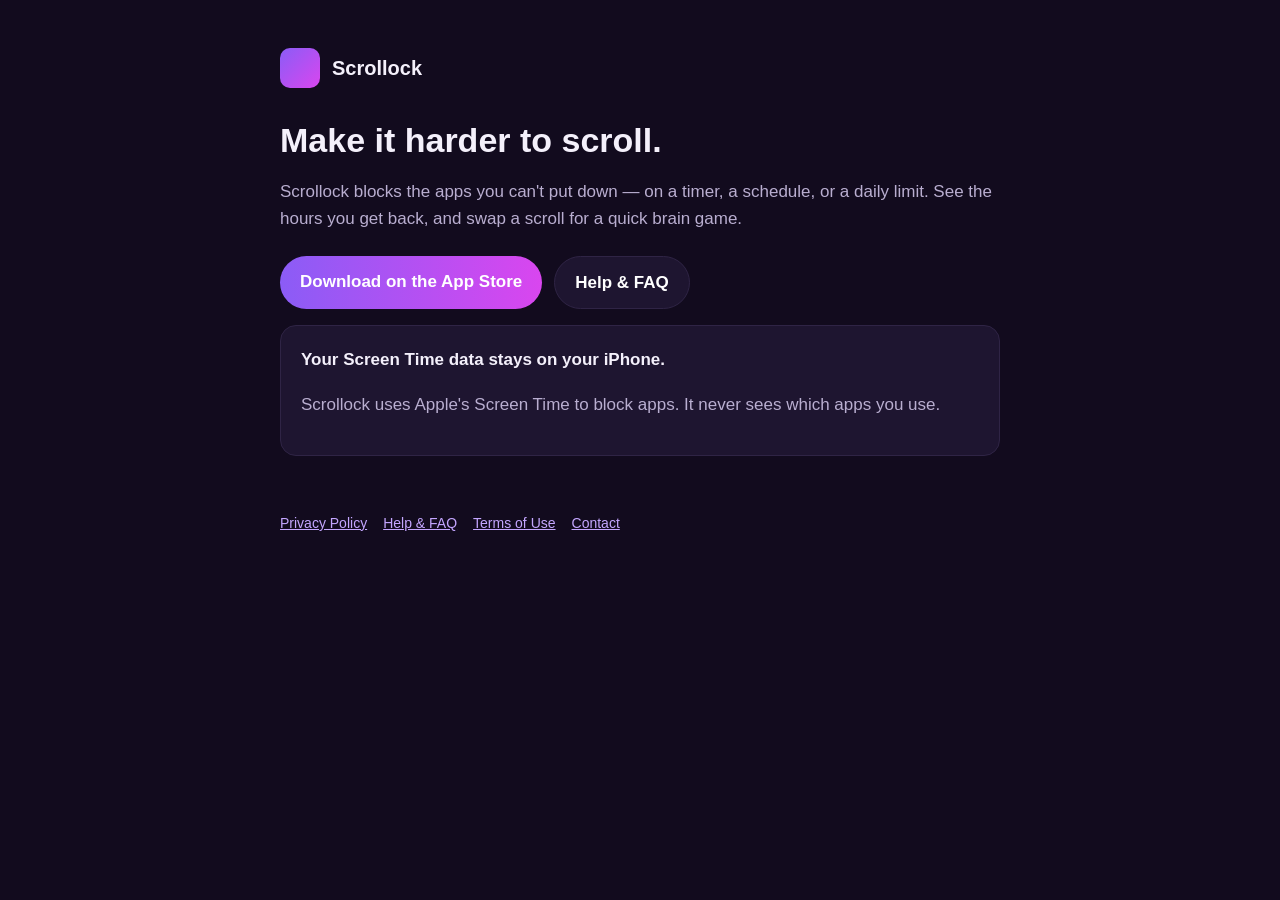
==== scrollock/index.html @ b6da2d18 "Scrollock site: home, privacy policy, help & FAQ, app-ads.txt Co-Authored-By: Claude Opus 5.5 <norep" ====
<!doctype html>
<html lang="en">
<head>
  <meta charset="utf-8">
  <meta name="viewport" content="width=device-width, initial-scale=1">
  <title>Scrollock — App Blocker</title>
  <meta name="description" content="Scrollock blocks the apps you can't put down — on a timer, a schedule, or a daily limit.">
  <link rel="stylesheet" href="../style.css">
</head>
<body>
<main>
  <header class="site"><div class="logo"></div><a href="./">Scrollock</a></header>

  <h1>Make it harder to scroll.</h1>
  <p>Scrollock blocks the apps you can't put down — on a timer, a schedule, or a daily limit. See the hours you get back, and swap a scroll for a quick brain game.</p>

  <div class="links">
    <a class="button" href="https://apps.apple.com/app/id6828050820">Download on the App Store</a>
    <a class="button secondary" href="help/">Help &amp; FAQ</a>
  </div>

  <div class="card">
    <strong>Your Screen Time data stays on your iPhone.</strong>
    <p>Scrollock uses Apple's Screen Time to block apps. It never sees which apps you use.</p>
  </div>

  <footer>
    <a href="privacy/">Privacy Policy</a><a href="help/">Help &amp; FAQ</a><a href="https://www.apple.com/legal/internet-services/itunes/dev/stdeula/">Terms of Use</a><a href="mailto:nhanhoo23ios@gmail.com">Contact</a>
  </footer>
</main>
</body>
</html>
---- style.css ----
:root {
  --bg: #120b1e;
  --surface: #1e1530;
  --border: #2f2445;
  --text: #f4f0fb;
  --text-secondary: #b9aed0;
  --accent: #8b5cf6;
  --accent-end: #d946ef;
}

* { box-sizing: border-box; }

body {
  margin: 0;
  background: var(--bg);
  color: var(--text);
  font: 17px/1.6 -apple-system, BlinkMacSystemFont, "SF Pro Text", "Segoe UI", Roboto, sans-serif;
  -webkit-font-smoothing: antialiased;
}

main {
  max-width: 760px;
  margin: 0 auto;
  padding: 48px 20px 64px;
}

header.site {
  display: flex;
  align-items: center;
  gap: 12px;
  margin-bottom: 32px;
}

header.site a { color: var(--text); text-decoration: none; font-weight: 700; font-size: 20px; }

.logo {
  width: 40px;
  height: 40px;
  border-radius: 10px;
  background: linear-gradient(135deg, var(--accent), var(--accent-end));
}

h1 { font-size: 34px; line-height: 1.2; margin: 0 0 8px; }
h2 { font-size: 22px; margin: 40px 0 8px; }
h3 { font-size: 18px; margin: 24px 0 4px; }
p, li { color: var(--text-secondary); }
strong { color: var(--text); }
a { color: #c4a6ff; }

.meta { color: var(--text-secondary); font-size: 15px; margin-bottom: 32px; }

.card {
  background: var(--surface);
  border: 1px solid var(--border);
  border-radius: 16px;
  padding: 20px;
  margin: 16px 0;
}

.links { display: flex; flex-wrap: wrap; gap: 12px; margin-top: 24px; }

.button {
  display: inline-block;
  padding: 12px 20px;
  border-radius: 999px;
  background: linear-gradient(90deg, var(--accent), var(--accent-end));
  color: #fff;
  text-decoration: none;
  font-weight: 600;
}

.button.secondary { background: var(--surface); border: 1px solid var(--border); }

table { width: 100%; border-collapse: collapse; margin: 12px 0; font-size: 15px; }
th, td { text-align: left; padding: 10px 8px; border-bottom: 1px solid var(--border); vertical-align: top; }
th { color: var(--text); }
td { color: var(--text-secondary); }

footer { margin-top: 56px; font-size: 14px; color: var(--text-secondary); }
footer a { margin-right: 16px; }
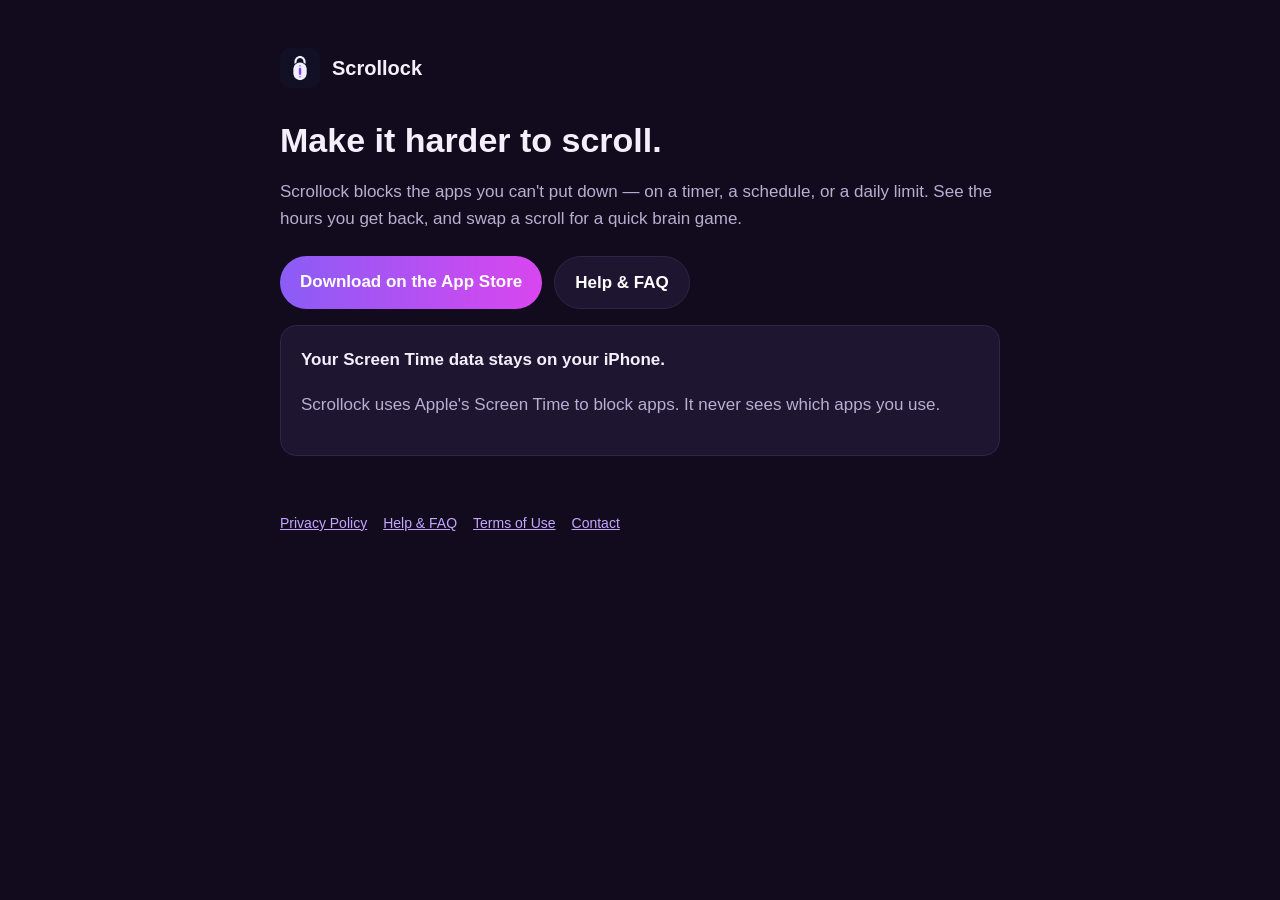
==== commit c52ac153: "Scrollock site: real app icon for logo, favicon and touch icon Co-Authored-By: Claude Opus 5.5 <nore" ====
--- a/scrollock/index.html
+++ b/scrollock/index.html
@@ -5,6 +5,8 @@
   <meta name="viewport" content="width=device-width, initial-scale=1">
   <title>Scrollock — App Blocker</title>
   <meta name="description" content="Scrollock blocks the apps you can't put down — on a timer, a schedule, or a daily limit.">
+  <link rel="icon" type="image/png" href="favicon.png">
+  <link rel="apple-touch-icon" href="apple-touch-icon.png">
   <link rel="stylesheet" href="../style.css">
 </head>
 <body>
--- a/style.css
+++ b/style.css
@@ -37,7 +37,7 @@
   width: 40px;
   height: 40px;
   border-radius: 10px;
-  background: linear-gradient(135deg, var(--accent), var(--accent-end));
+  background: url("scrollock/icon.png") center / cover no-repeat;
 }
 
 h1 { font-size: 34px; line-height: 1.2; margin: 0 0 8px; }
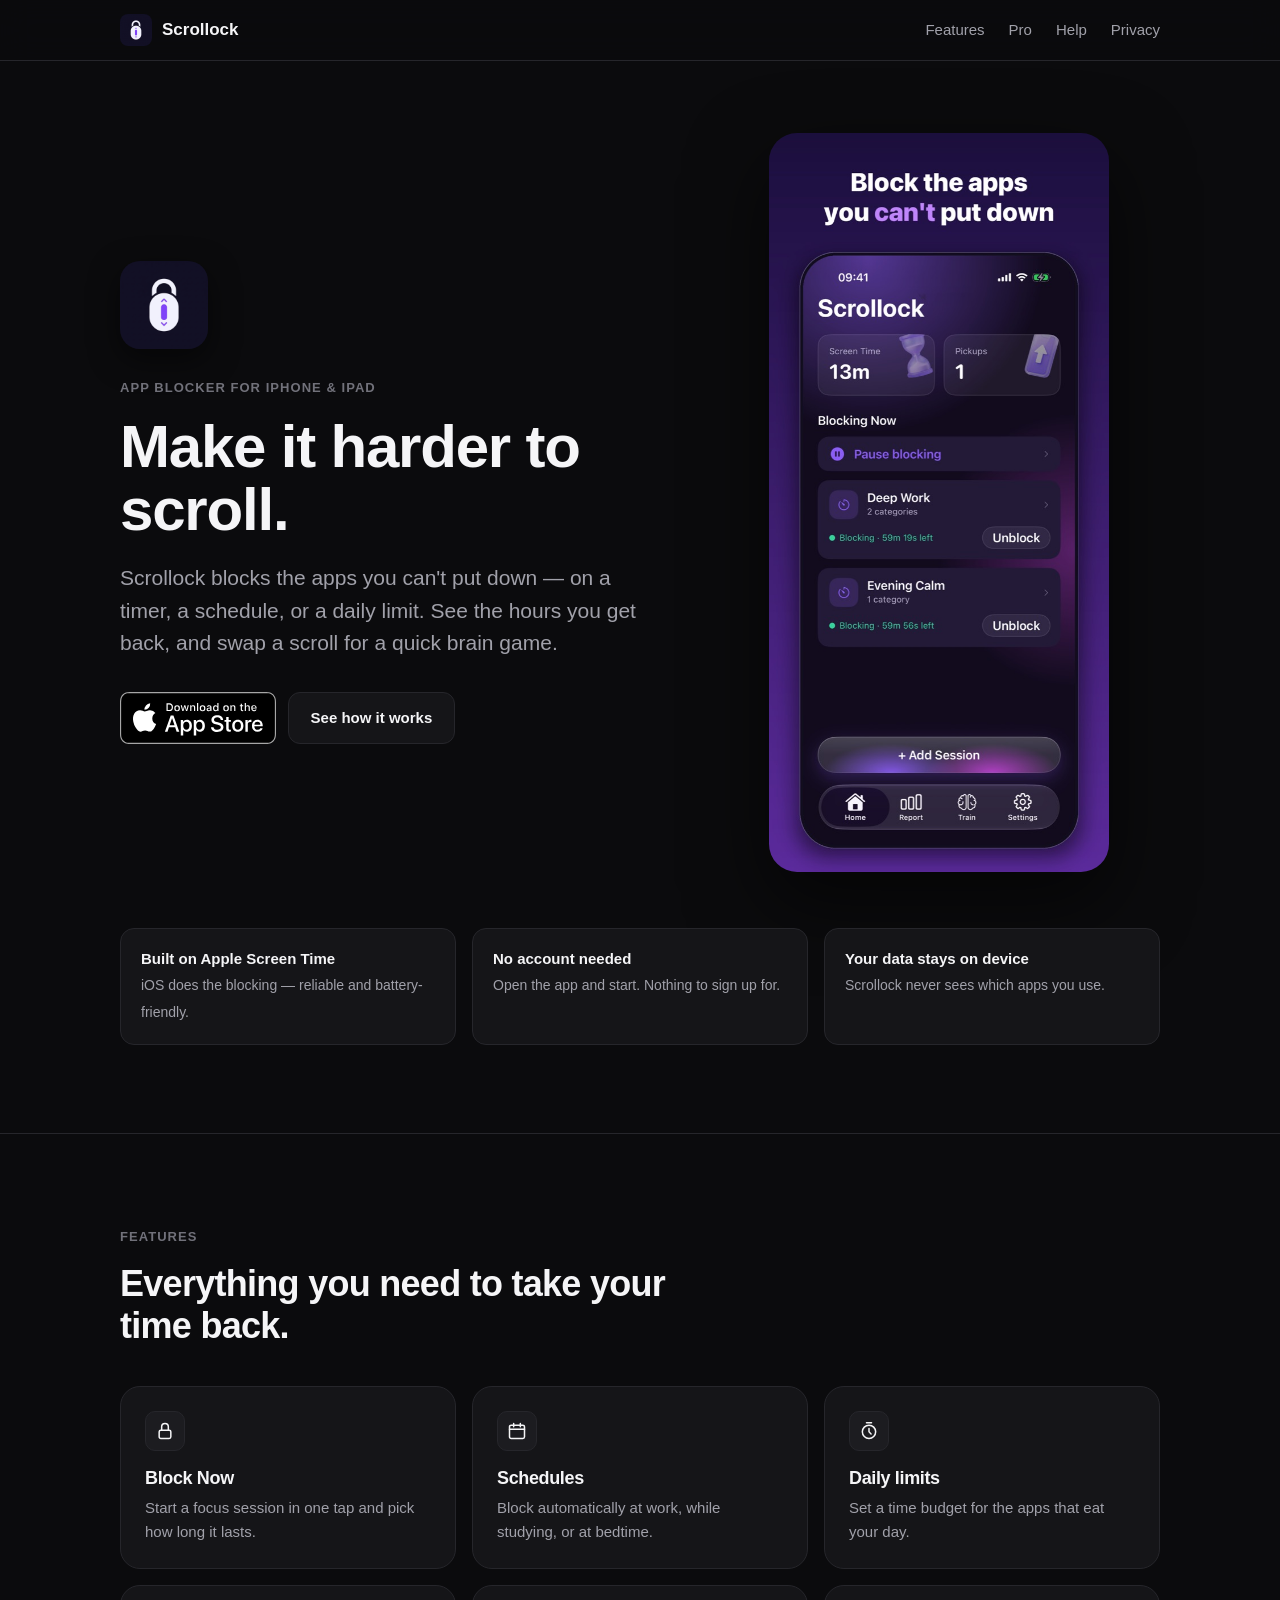
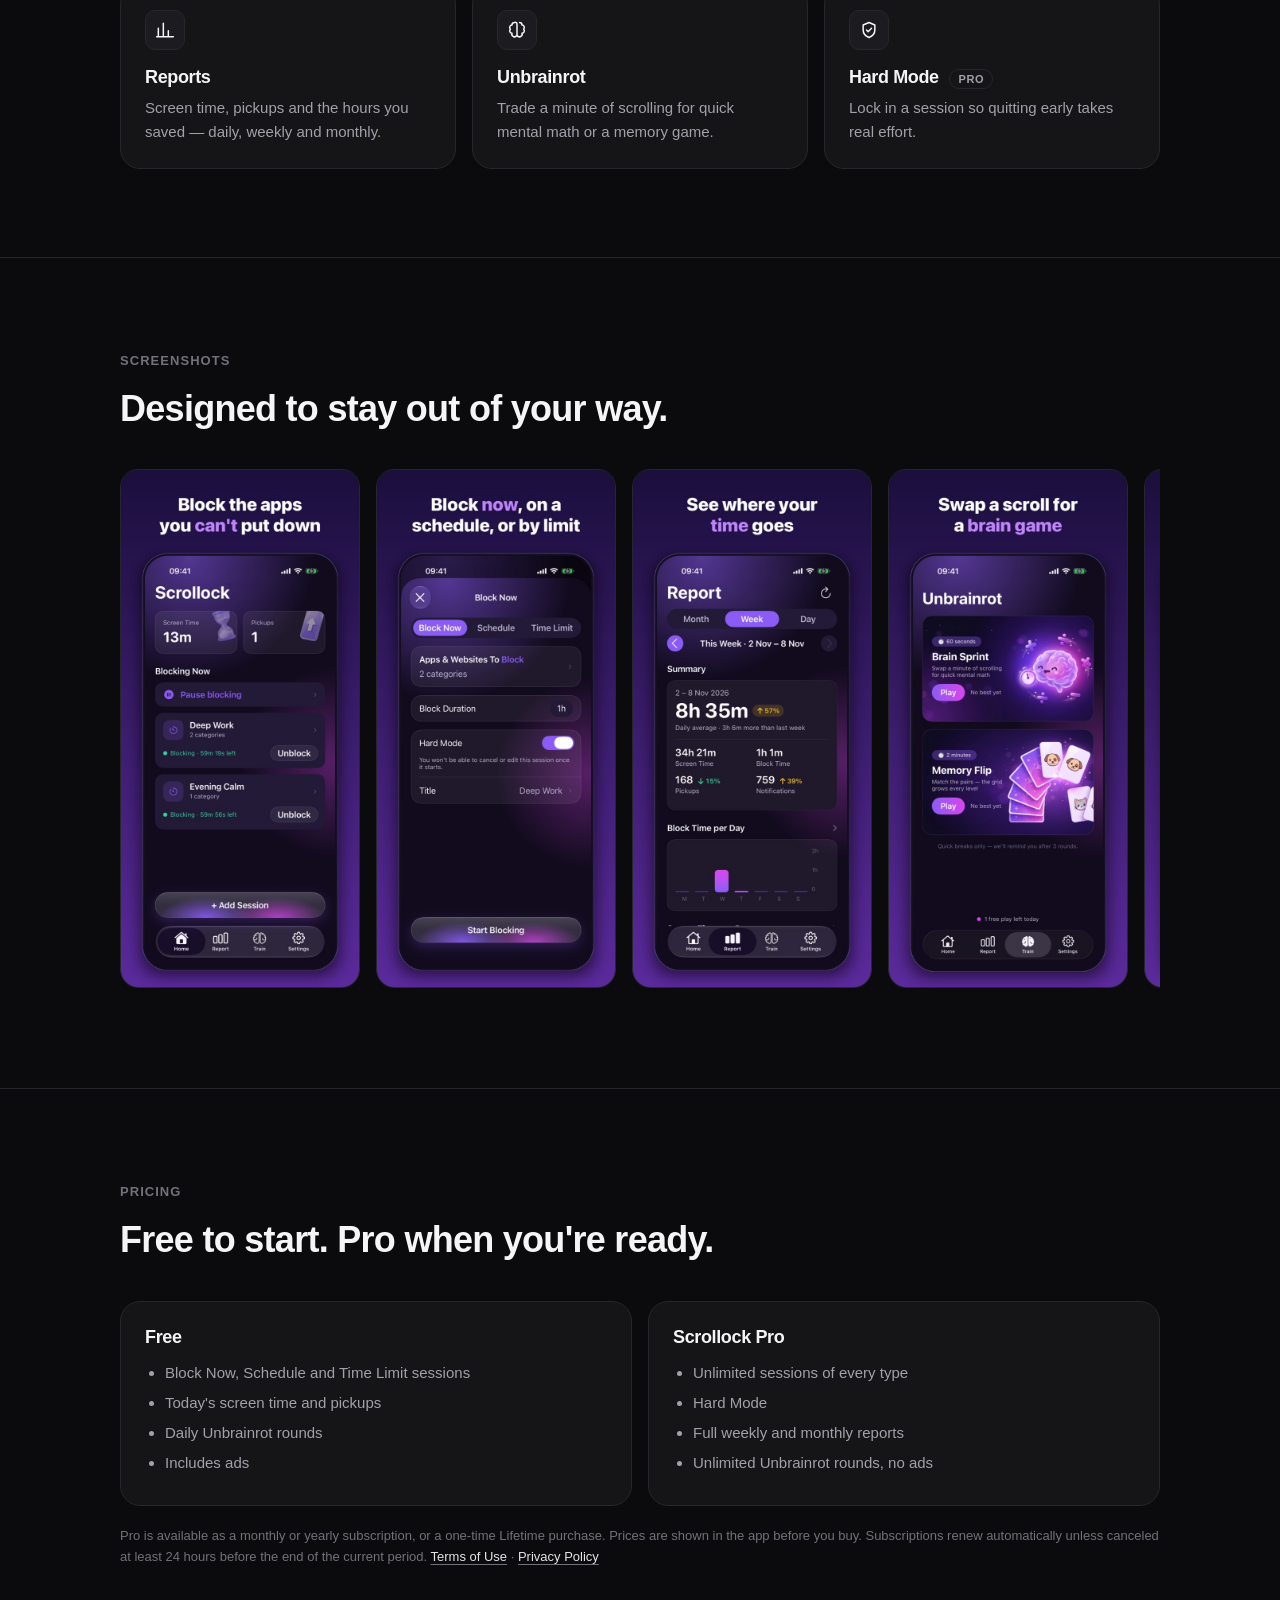
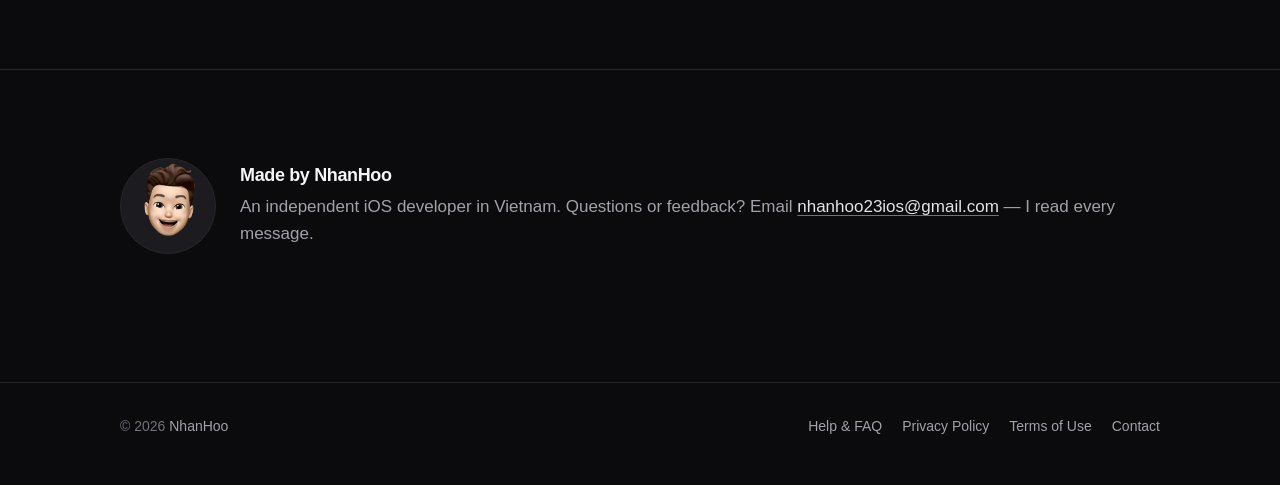
==== commit db547454: "Site redesign: neutral dark theme, developer profile with avatar, Scrollock landing page with screen" ====
--- a/scrollock/index.html
+++ b/scrollock/index.html
@@ -3,32 +3,159 @@
 <head>
   <meta charset="utf-8">
   <meta name="viewport" content="width=device-width, initial-scale=1">
-  <title>Scrollock — App Blocker</title>
-  <meta name="description" content="Scrollock blocks the apps you can't put down — on a timer, a schedule, or a daily limit.">
+  <title>Scrollock — Block Apps, Stop Doomscrolling</title>
+  <meta name="description" content="Scrollock blocks the apps you can't put down — on a timer, a schedule, or a daily limit. See the hours you get back, and swap a scroll for a quick brain game.">
+  <meta property="og:title" content="Scrollock — Make it harder to scroll">
+  <meta property="og:description" content="Block distracting apps with Apple's Screen Time. Built for focus, private by design.">
+  <meta property="og:image" content="https://nhanhoo23.github.io/scrollock/icon.png">
+  <meta name="apple-itunes-app" content="app-id=6828050820">
   <link rel="icon" type="image/png" href="favicon.png">
   <link rel="apple-touch-icon" href="apple-touch-icon.png">
   <link rel="stylesheet" href="../style.css">
 </head>
 <body>
+<header class="nav">
+  <div class="container">
+    <a class="brand" href="./"><img src="icon.png" alt="">Scrollock</a>
+    <nav class="nav-links">
+      <a class="hide-sm" href="#features">Features</a>
+      <a class="hide-sm" href="#pro">Pro</a>
+      <a href="help/">Help</a>
+      <a href="privacy/">Privacy</a>
+    </nav>
+  </div>
+</header>
+
 <main>
-  <header class="site"><div class="logo"></div><a href="./">Scrollock</a></header>
+  <section class="hero">
+    <div class="container">
+      <div class="hero-grid">
+        <div>
+          <img class="app-icon" src="icon.png" alt="Scrollock app icon">
+          <span class="eyebrow">App blocker for iPhone &amp; iPad</span>
+          <h1>Make it harder to scroll.</h1>
+          <p class="lead">Scrollock blocks the apps you can't put down — on a timer, a schedule, or a daily limit. See the hours you get back, and swap a scroll for a quick brain game.</p>
+          <div class="actions">
+            <a class="badge" href="https://apps.apple.com/app/id6828050820"><img src="../assets/app-store-badge.svg" alt="Download on the App Store"></a>
+            <a class="button" href="#features">See how it works</a>
+          </div>
+        </div>
+        <img class="hero-shot" src="screens/01.jpg" alt="Scrollock Home screen with an active blocking session">
+      </div>
+      <div class="trust">
+        <div><strong>Built on Apple Screen Time</strong><span>iOS does the blocking — reliable and battery-friendly.</span></div>
+        <div><strong>No account needed</strong><span>Open the app and start. Nothing to sign up for.</span></div>
+        <div><strong>Your data stays on device</strong><span>Scrollock never sees which apps you use.</span></div>
+      </div>
+    </div>
+  </section>
 
-  <h1>Make it harder to scroll.</h1>
-  <p>Scrollock blocks the apps you can't put down — on a timer, a schedule, or a daily limit. See the hours you get back, and swap a scroll for a quick brain game.</p>
+  <section id="features">
+    <div class="container">
+      <div class="section-head">
+        <span class="eyebrow">Features</span>
+        <h2>Everything you need to take your time back.</h2>
+      </div>
+      <div class="grid">
+        <div class="card">
+          <div class="icon"><svg viewBox="0 0 24 24"><rect x="5" y="11" width="14" height="10" rx="2"/><path d="M8 11V7a4 4 0 0 1 8 0v4"/></svg></div>
+          <h3>Block Now</h3>
+          <p>Start a focus session in one tap and pick how long it lasts.</p>
+        </div>
+        <div class="card">
+          <div class="icon"><svg viewBox="0 0 24 24"><rect x="3" y="5" width="18" height="16" rx="2"/><path d="M3 10h18M8 3v4M16 3v4"/></svg></div>
+          <h3>Schedules</h3>
+          <p>Block automatically at work, while studying, or at bedtime.</p>
+        </div>
+        <div class="card">
+          <div class="icon"><svg viewBox="0 0 24 24"><circle cx="12" cy="13" r="8"/><path d="M12 9v4l2.5 2.5M9 2h6"/></svg></div>
+          <h3>Daily limits</h3>
+          <p>Set a time budget for the apps that eat your day.</p>
+        </div>
+        <div class="card">
+          <div class="icon"><svg viewBox="0 0 24 24"><path d="M4 20V10M10 20V4M16 20v-7M22 20H2"/></svg></div>
+          <h3>Reports</h3>
+          <p>Screen time, pickups and the hours you saved — daily, weekly and monthly.</p>
+        </div>
+        <div class="card">
+          <div class="icon"><svg viewBox="0 0 24 24"><path d="M9 3a3 3 0 0 0-3 3 3 3 0 0 0-2 5 3 3 0 0 0 2 5 3 3 0 0 0 6 2V5a2 2 0 0 0-3-2zM15 3a3 3 0 0 1 3 3 3 3 0 0 1 2 5 3 3 0 0 1-2 5 3 3 0 0 1-6 2"/></svg></div>
+          <h3>Unbrainrot</h3>
+          <p>Trade a minute of scrolling for quick mental math or a memory game.</p>
+        </div>
+        <div class="card">
+          <div class="icon"><svg viewBox="0 0 24 24"><path d="M12 3l7 3v6c0 4.5-3 7.5-7 9-4-1.5-7-4.5-7-9V6z"/><path d="M9 12l2 2 4-4"/></svg></div>
+          <h3>Hard Mode <span class="tag">Pro</span></h3>
+          <p>Lock in a session so quitting early takes real effort.</p>
+        </div>
+      </div>
+    </div>
+  </section>
 
-  <div class="links">
-    <a class="button" href="https://apps.apple.com/app/id6828050820">Download on the App Store</a>
-    <a class="button secondary" href="help/">Help &amp; FAQ</a>
+  <section id="screens">
+    <div class="container">
+      <div class="section-head">
+        <span class="eyebrow">Screenshots</span>
+        <h2>Designed to stay out of your way.</h2>
+      </div>
+      <div class="gallery">
+        <img src="screens/01.jpg" alt="Home screen with sessions" loading="lazy">
+        <img src="screens/02.jpg" alt="Creating a Block Now session" loading="lazy">
+        <img src="screens/03.jpg" alt="Weekly report" loading="lazy">
+        <img src="screens/04.jpg" alt="Unbrainrot brain games" loading="lazy">
+        <img src="screens/05.jpg" alt="Brain Sprint mental math" loading="lazy">
+        <img src="screens/06.jpg" alt="Custom block screen editor" loading="lazy">
+      </div>
+    </div>
+  </section>
+
+  <section id="pro">
+    <div class="container">
+      <div class="section-head">
+        <span class="eyebrow">Pricing</span>
+        <h2>Free to start. Pro when you're ready.</h2>
+      </div>
+      <div class="pro">
+        <div class="card">
+          <h3>Free</h3>
+          <ul>
+            <li>Block Now, Schedule and Time Limit sessions</li>
+            <li>Today's screen time and pickups</li>
+            <li>Daily Unbrainrot rounds</li>
+            <li>Includes ads</li>
+          </ul>
+        </div>
+        <div class="card">
+          <h3>Scrollock Pro</h3>
+          <ul>
+            <li>Unlimited sessions of every type</li>
+            <li>Hard Mode</li>
+            <li>Full weekly and monthly reports</li>
+            <li>Unlimited Unbrainrot rounds, no ads</li>
+          </ul>
+        </div>
+      </div>
+      <p class="fine">Pro is available as a monthly or yearly subscription, or a one-time Lifetime purchase. Prices are shown in the app before you buy. Subscriptions renew automatically unless canceled at least 24 hours before the end of the current period. <a href="https://www.apple.com/legal/internet-services/itunes/dev/stdeula/">Terms of Use</a> · <a href="privacy/">Privacy Policy</a></p>
+    </div>
+  </section>
+
+  <section>
+    <div class="container">
+      <div class="dev">
+        <img class="avatar" src="../assets/avatar.png" alt="NhanHoo">
+        <div>
+          <h3>Made by NhanHoo</h3>
+          <p>An independent iOS developer in Vietnam. Questions or feedback? Email <a href="mailto:nhanhoo23ios@gmail.com">nhanhoo23ios@gmail.com</a> — I read every message.</p>
+        </div>
+      </div>
+    </div>
+  </section>
+</main>
+
+<footer class="footer">
+  <div class="container">
+    <span>© 2026 <a href="../">NhanHoo</a></span>
+    <nav><a href="help/">Help &amp; FAQ</a><a href="privacy/">Privacy Policy</a><a href="https://www.apple.com/legal/internet-services/itunes/dev/stdeula/">Terms of Use</a><a href="mailto:nhanhoo23ios@gmail.com">Contact</a></nav>
   </div>
-
-  <div class="card">
-    <strong>Your Screen Time data stays on your iPhone.</strong>
-    <p>Scrollock uses Apple's Screen Time to block apps. It never sees which apps you use.</p>
-  </div>
-
-  <footer>
-    <a href="privacy/">Privacy Policy</a><a href="help/">Help &amp; FAQ</a><a href="https://www.apple.com/legal/internet-services/itunes/dev/stdeula/">Terms of Use</a><a href="mailto:nhanhoo23ios@gmail.com">Contact</a>
-  </footer>
-</main>
+</footer>
 </body>
 </html>
--- a/style.css
+++ b/style.css
@@ -1,80 +1,168 @@
 :root {
-  --bg: #120b1e;
-  --surface: #1e1530;
-  --border: #2f2445;
-  --text: #f4f0fb;
-  --text-secondary: #b9aed0;
-  --accent: #8b5cf6;
-  --accent-end: #d946ef;
+  --bg: #0b0b0d;
+  --surface: #151518;
+  --surface-raised: #1c1c20;
+  --border: #26262b;
+  --text: #f5f5f7;
+  --text-secondary: #a1a1aa;
+  --text-tertiary: #71717a;
+  --link: #e4e4e7;
+  --radius: 20px;
+  --max: 1080px;
+  --prose: 720px;
 }
 
 * { box-sizing: border-box; }
+
+html { scroll-behavior: smooth; }
 
 body {
   margin: 0;
   background: var(--bg);
   color: var(--text);
-  font: 17px/1.6 -apple-system, BlinkMacSystemFont, "SF Pro Text", "Segoe UI", Roboto, sans-serif;
+  font: 17px/1.6 -apple-system, BlinkMacSystemFont, "SF Pro Text", "Inter", "Segoe UI", Roboto, sans-serif;
   -webkit-font-smoothing: antialiased;
 }
 
-main {
-  max-width: 760px;
-  margin: 0 auto;
-  padding: 48px 20px 64px;
+img { max-width: 100%; display: block; }
+
+a { color: var(--link); text-underline-offset: 3px; text-decoration-color: var(--text-tertiary); }
+a:hover { text-decoration-color: var(--text); }
+
+.container { max-width: var(--max); margin: 0 auto; padding: 0 20px; }
+
+/* Nav */
+.nav {
+  position: sticky;
+  top: 0;
+  z-index: 10;
+  background: rgba(11, 11, 13, 0.78);
+  backdrop-filter: saturate(180%) blur(16px);
+  -webkit-backdrop-filter: saturate(180%) blur(16px);
+  border-bottom: 1px solid var(--border);
 }
 
-header.site {
-  display: flex;
+.nav .container { display: flex; align-items: center; justify-content: space-between; height: 60px; gap: 16px; }
+
+.brand { display: flex; align-items: center; gap: 10px; color: var(--text); text-decoration: none; font-weight: 600; font-size: 17px; }
+.brand img { width: 32px; height: 32px; border-radius: 8px; }
+.brand img.round { border-radius: 50%; background: var(--surface-raised); }
+
+.nav-links { display: flex; align-items: center; gap: 24px; }
+.nav-links a { color: var(--text-secondary); text-decoration: none; font-size: 15px; }
+.nav-links a:hover, .nav-links a[aria-current] { color: var(--text); }
+
+/* Type */
+h1, h2, h3 { color: var(--text); letter-spacing: -0.02em; }
+h1 { font-size: clamp(36px, 6vw, 60px); line-height: 1.05; margin: 0 0 20px; font-weight: 700; }
+h2 { font-size: clamp(26px, 3.6vw, 36px); line-height: 1.15; margin: 0 0 12px; font-weight: 700; }
+h3 { font-size: 18px; line-height: 1.3; margin: 0 0 6px; font-weight: 600; }
+p, li { color: var(--text-secondary); }
+strong { color: var(--text); font-weight: 600; }
+
+.eyebrow { display: inline-block; font-size: 13px; font-weight: 600; letter-spacing: 0.08em; text-transform: uppercase; color: var(--text-tertiary); margin-bottom: 16px; }
+.tag { display: inline-block; margin-left: 6px; padding: 2px 8px; border-radius: 999px; border: 1px solid var(--border); font-size: 11px; font-weight: 600; letter-spacing: 0.06em; text-transform: uppercase; color: var(--text-secondary); vertical-align: middle; }
+.lead { font-size: clamp(18px, 2.2vw, 21px); line-height: 1.55; max-width: 560px; }
+
+/* Buttons */
+.actions { display: flex; flex-wrap: wrap; align-items: center; gap: 12px; margin-top: 32px; }
+.badge img { height: 52px; width: auto; }
+
+.button {
+  display: inline-flex;
   align-items: center;
-  gap: 12px;
-  margin-bottom: 32px;
+  height: 52px;
+  padding: 0 22px;
+  border-radius: 12px;
+  border: 1px solid var(--border);
+  background: var(--surface);
+  color: var(--text);
+  text-decoration: none;
+  font-weight: 600;
+  font-size: 15px;
 }
+.button:hover { background: var(--surface-raised); }
 
-header.site a { color: var(--text); text-decoration: none; font-weight: 700; font-size: 20px; }
+/* Sections */
+section { padding: 88px 0; }
+section + section { border-top: 1px solid var(--border); }
+.section-head { max-width: 620px; margin-bottom: 40px; }
 
-.logo {
-  width: 40px;
-  height: 40px;
-  border-radius: 10px;
-  background: url("scrollock/icon.png") center / cover no-repeat;
-}
+.hero { padding: 72px 0 88px; }
+.hero-grid { display: grid; grid-template-columns: 1.1fr 0.9fr; gap: 56px; align-items: center; }
+.hero-shot { justify-self: center; width: min(340px, 100%); border-radius: 28px; box-shadow: 0 30px 80px rgba(0, 0, 0, 0.6); }
+.app-icon { width: 88px; height: 88px; border-radius: 20px; margin-bottom: 24px; box-shadow: 0 10px 30px rgba(0, 0, 0, 0.5); }
 
-h1 { font-size: 34px; line-height: 1.2; margin: 0 0 8px; }
-h2 { font-size: 22px; margin: 40px 0 8px; }
-h3 { font-size: 18px; margin: 24px 0 4px; }
-p, li { color: var(--text-secondary); }
-strong { color: var(--text); }
-a { color: #c4a6ff; }
+.trust { display: grid; grid-template-columns: repeat(3, 1fr); gap: 16px; margin-top: 56px; }
+.trust div { padding: 18px 20px; border: 1px solid var(--border); border-radius: 14px; background: var(--surface); }
+.trust strong { display: block; font-size: 15px; }
+.trust span { font-size: 14px; color: var(--text-secondary); }
 
-.meta { color: var(--text-secondary); font-size: 15px; margin-bottom: 32px; }
+.grid { display: grid; grid-template-columns: repeat(3, 1fr); gap: 16px; }
 
 .card {
   background: var(--surface);
   border: 1px solid var(--border);
-  border-radius: 16px;
-  padding: 20px;
-  margin: 16px 0;
+  border-radius: var(--radius);
+  padding: 24px;
 }
+.card p { margin: 0; font-size: 15px; }
+.card .icon { width: 40px; height: 40px; border-radius: 10px; background: var(--surface-raised); border: 1px solid var(--border); display: grid; place-items: center; margin-bottom: 16px; }
+.card .icon svg { width: 20px; height: 20px; stroke: var(--text); fill: none; stroke-width: 1.8; stroke-linecap: round; stroke-linejoin: round; }
 
-.links { display: flex; flex-wrap: wrap; gap: 12px; margin-top: 24px; }
+.gallery { display: flex; gap: 16px; overflow-x: auto; scroll-snap-type: x mandatory; padding-bottom: 12px; scrollbar-width: thin; }
+.gallery img { flex: 0 0 auto; width: 240px; border-radius: 18px; scroll-snap-align: start; border: 1px solid var(--border); }
 
-.button {
-  display: inline-block;
-  padding: 12px 20px;
-  border-radius: 999px;
-  background: linear-gradient(90deg, var(--accent), var(--accent-end));
-  color: #fff;
-  text-decoration: none;
-  font-weight: 600;
-}
+.pro { display: grid; grid-template-columns: 1fr 1fr; gap: 16px; }
+.pro ul { margin: 12px 0 0; padding-left: 20px; }
+.pro li { margin: 6px 0; font-size: 15px; }
+.fine { font-size: 13px; color: var(--text-tertiary); margin-top: 20px; }
 
-.button.secondary { background: var(--surface); border: 1px solid var(--border); }
+/* Developer */
+.dev { display: flex; align-items: center; gap: 24px; }
+.avatar { width: 96px; height: 96px; border-radius: 50%; background: var(--surface-raised); border: 1px solid var(--border); flex: 0 0 auto; }
+.avatar.large { width: 160px; height: 160px; }
+.dev p { margin: 4px 0 0; }
+
+.profile { text-align: center; padding: 96px 0 72px; }
+.profile .avatar { margin: 0 auto 28px; }
+.profile .lead { margin: 0 auto; }
+.profile .actions { justify-content: center; }
+
+.app-row { display: flex; align-items: center; gap: 20px; text-decoration: none; transition: background 0.2s; }
+.app-row:hover { background: var(--surface-raised); }
+.app-row img { width: 72px; height: 72px; border-radius: 16px; flex: 0 0 auto; }
+.app-row h3 { margin: 0; }
+.app-row p { margin: 2px 0 0; }
+.app-row .chev { margin-left: auto; color: var(--text-tertiary); font-size: 22px; }
+
+/* Prose pages */
+.prose { max-width: var(--prose); margin: 0 auto; padding: 64px 20px 32px; }
+.prose h1 { font-size: clamp(32px, 5vw, 44px); }
+.prose h2 { font-size: 22px; margin: 44px 0 8px; }
+.prose h3 { margin: 28px 0 4px; }
+.prose .card { margin: 24px 0; }
+.prose .card p, .prose .card li { font-size: 16px; }
+.meta { color: var(--text-tertiary); font-size: 15px; margin-bottom: 32px; }
 
 table { width: 100%; border-collapse: collapse; margin: 12px 0; font-size: 15px; }
 th, td { text-align: left; padding: 10px 8px; border-bottom: 1px solid var(--border); vertical-align: top; }
 th { color: var(--text); }
 td { color: var(--text-secondary); }
 
-footer { margin-top: 56px; font-size: 14px; color: var(--text-secondary); }
-footer a { margin-right: 16px; }
+/* Footer */
+.footer { border-top: 1px solid var(--border); padding: 32px 0 48px; margin-top: 40px; }
+.footer .container { display: flex; flex-wrap: wrap; justify-content: space-between; gap: 16px; font-size: 14px; color: var(--text-tertiary); }
+.footer nav { display: flex; flex-wrap: wrap; gap: 20px; }
+.footer a { color: var(--text-secondary); text-decoration: none; }
+.footer a:hover { color: var(--text); }
+
+@media (max-width: 820px) {
+  .hero-grid, .pro { grid-template-columns: 1fr; }
+  .hero { padding-top: 48px; }
+  .hero-shot { width: min(300px, 80%); }
+  .grid, .trust { grid-template-columns: 1fr; }
+  section { padding: 64px 0; }
+  .nav-links .hide-sm { display: none; }
+  .dev { flex-direction: column; text-align: center; }
+}
